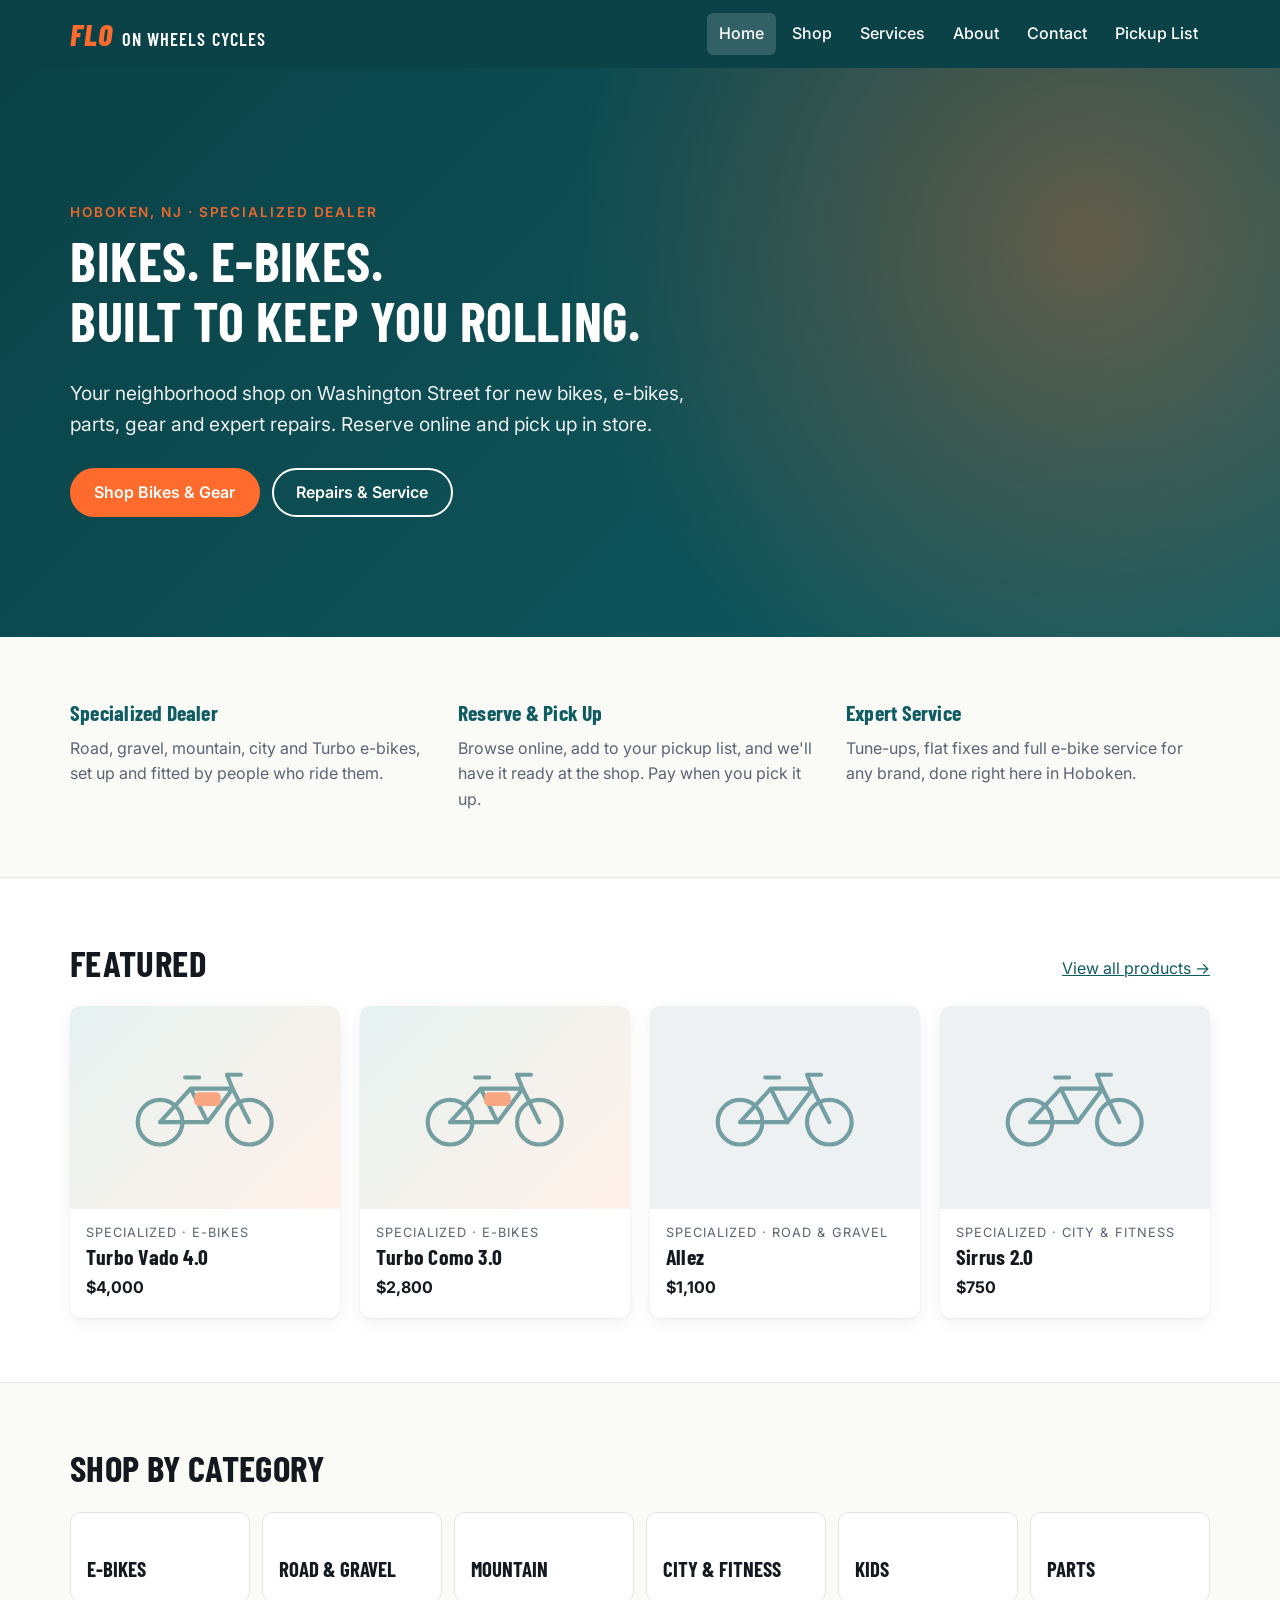
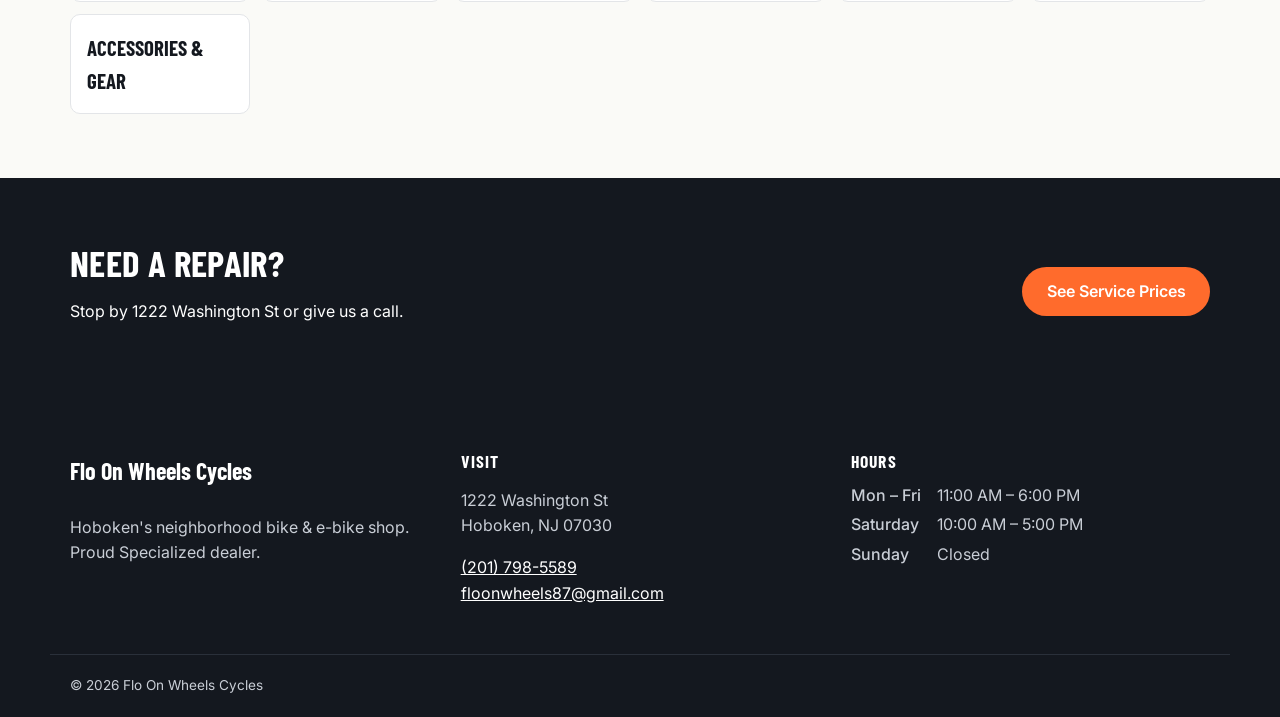
==== index.html @ aa394fa2 "Flo On Wheels demo site Co-Authored-By: Claude Opus 5.5 <noreply@anthropic.com>" ====
<!doctype html>
<html lang="en">
<head>
  <meta charset="utf-8">
  <meta name="viewport" content="width=device-width, initial-scale=1">
  <title>Flo On Wheels Cycles | Bikes, E-Bikes &amp; Repairs in Hoboken, NJ</title>
  <meta name="description" content="Hoboken's neighborhood bike and e-bike shop and Specialized dealer. Shop bikes, parts and gear, reserve online for in-store pickup, and get expert repairs.">
  <link rel="preconnect" href="https://fonts.googleapis.com">
  <link rel="preconnect" href="https://fonts.gstatic.com" crossorigin>
  <link href="https://fonts.googleapis.com/css2?family=Barlow+Condensed:ital,wght@0,600;0,700;0,800;1,800&family=Inter:wght@400;500;600;700&display=swap" rel="stylesheet">
  <link rel="stylesheet" href="css/styles.css">
</head>
<body data-page="home">
  <header id="site-header"></header>

  <main>
    <section class="hero">
      <div class="container">
        <p class="eyebrow">Hoboken, NJ · Specialized Dealer</p>
        <h1>Bikes. E-Bikes.<br>Built to keep you rolling.</h1>
        <p>Your neighborhood shop on Washington Street for new bikes, e-bikes, parts, gear and expert repairs.
           Reserve online and pick up in store.</p>
        <div class="hero-actions">
          <a class="btn btn-primary" href="shop.html">Shop Bikes &amp; Gear</a>
          <a class="btn btn-ghost" href="services.html">Repairs &amp; Service</a>
        </div>
      </div>
    </section>

    <section class="section">
      <div class="container props">
        <div class="prop">
          <h3>Specialized Dealer</h3>
          <p>Road, gravel, mountain, city and Turbo e-bikes, set up and fitted by people who ride them.</p>
        </div>
        <div class="prop">
          <h3>Reserve &amp; Pick Up</h3>
          <p>Browse online, add to your pickup list, and we'll have it ready at the shop. Pay when you pick it up.</p>
        </div>
        <div class="prop">
          <h3>Expert Service</h3>
          <p>Tune-ups, flat fixes and full e-bike service for any brand, done right here in Hoboken.</p>
        </div>
      </div>
    </section>

    <section class="section section-alt">
      <div class="container">
        <div class="section-head">
          <h2>Featured</h2>
          <a href="shop.html">View all products →</a>
        </div>
        <div class="grid" id="featured"></div>
      </div>
    </section>

    <section class="section">
      <div class="container">
        <div class="section-head"><h2>Shop by Category</h2></div>
        <div class="cat-grid" id="home-categories"></div>
      </div>
    </section>

    <section class="section cta-band">
      <div class="container">
        <div>
          <h2>Need a repair?</h2>
          <p>Stop by 1222 Washington St or give us a call.</p>
        </div>
        <a class="btn btn-primary" href="services.html">See Service Prices</a>
      </div>
    </section>
  </main>

  <footer id="site-footer"></footer>
  <script src="js/data.js"></script>
  <script src="js/main.js"></script>
</body>
</html>
---- css/styles.css ----
:root {
  --ink: #14181f;
  --muted: #5b6472;
  --bg: #fafaf7;
  --surface: #ffffff;
  --line: #e3e5e8;
  --brand: #0f5c63;       /* deep teal */
  --brand-dark: #0a4247;
  --accent: #ff6b2c;      /* signal orange */
  --radius: 10px;
  --shadow: 0 1px 2px rgba(20, 24, 31, 0.06), 0 4px 16px rgba(20, 24, 31, 0.06);
  --font-head: "Barlow Condensed", "Arial Narrow", Arial, sans-serif;
  --font-body: "Inter", system-ui, -apple-system, "Segoe UI", Roboto, sans-serif;
}

*, *::before, *::after { box-sizing: border-box; }
html { scroll-behavior: smooth; }
body {
  margin: 0;
  font-family: var(--font-body);
  font-size: 16px;
  line-height: 1.6;
  color: var(--ink);
  background: var(--bg);
}
img { max-width: 100%; display: block; }
a { color: var(--brand); }
h1, h2, h3 { font-family: var(--font-head); line-height: 1.1; letter-spacing: 0.01em; margin: 0 0 0.5em; }
h1 { font-size: clamp(2.2rem, 5vw, 3.4rem); text-transform: uppercase; }
h2 { font-size: clamp(1.7rem, 3.5vw, 2.3rem); text-transform: uppercase; }
h3 { font-size: 1.35rem; }
[hidden] { display: none !important; }
.sr-only { position: absolute; width: 1px; height: 1px; overflow: hidden; clip: rect(0 0 0 0); }

.container { width: 100%; max-width: 1180px; margin: 0 auto; padding-inline: 20px; }
.section { padding-block: 64px; }
.section-alt { background: var(--surface); border-block: 1px solid var(--line); }
.section-head { display: flex; justify-content: space-between; align-items: end; gap: 16px; flex-wrap: wrap; margin-bottom: 24px; }
.section-head h2 { margin: 0; }
.lede { font-size: 1.15rem; color: var(--muted); max-width: 60ch; }

/* Buttons */
.btn {
  display: inline-block;
  font: 600 1rem var(--font-body);
  padding: 0.8em 1.4em;
  border-radius: 999px;
  border: 2px solid transparent;
  cursor: pointer;
  text-decoration: none;
  transition: background 0.15s, color 0.15s, border-color 0.15s;
}
.btn-primary { background: var(--accent); color: #fff; }
.btn-primary:hover { background: #e85a1d; }
.btn-ghost { border-color: currentColor; color: inherit; background: transparent; }
.btn-ghost:hover { background: rgba(255, 255, 255, 0.12); }
.link-btn { background: none; border: 0; color: var(--brand); cursor: pointer; text-decoration: underline; font: inherit; padding: 0; }

/* Header */
#site-header {
  position: sticky;
  top: 0;
  z-index: 50;
  background: var(--brand-dark);
  color: #fff;
}
.header-inner { display: flex; align-items: center; justify-content: space-between; min-height: 68px; gap: 16px; }
.logo { display: flex; align-items: baseline; gap: 8px; color: #fff; text-decoration: none; font-family: var(--font-head); }
.logo-mark { font-size: 1.9rem; font-weight: 800; letter-spacing: 0.04em; color: var(--accent); font-style: italic; }
.logo-text { font-size: 1.15rem; font-weight: 600; text-transform: uppercase; letter-spacing: 0.06em; }
.main-nav { display: flex; gap: 4px; align-items: center; }
.main-nav a {
  color: #fff;
  text-decoration: none;
  padding: 8px 12px;
  border-radius: 6px;
  font-weight: 500;
}
.main-nav a:hover { background: rgba(255, 255, 255, 0.1); }
.main-nav a[aria-current="page"] { background: rgba(255, 255, 255, 0.16); }
.pickup-link { display: inline-flex; align-items: center; gap: 6px; }
.badge { background: var(--accent); color: #fff; border-radius: 999px; font-size: 0.75rem; font-weight: 700; padding: 1px 7px; }
.nav-toggle { display: none; background: none; border: 1px solid rgba(255,255,255,0.5); color: #fff; border-radius: 6px; padding: 6px 12px; font: inherit; cursor: pointer; }

@media (max-width: 820px) {
  .nav-toggle { display: block; }
  .main-nav { display: none; position: absolute; top: 68px; left: 0; right: 0; background: var(--brand-dark); flex-direction: column; align-items: stretch; padding: 8px 20px 16px; }
  .nav-open .main-nav { display: flex; }
}

/* Hero */
.hero {
  background:
    radial-gradient(circle at 85% 30%, rgba(255, 107, 44, 0.35), transparent 45%),
    linear-gradient(135deg, var(--brand-dark), var(--brand));
  color: #fff;
  padding-block: clamp(64px, 12vw, 120px);
}
.hero p { font-size: 1.2rem; max-width: 52ch; opacity: 0.92; }
.hero .eyebrow { text-transform: uppercase; letter-spacing: 0.14em; font-size: 0.85rem; font-weight: 600; color: var(--accent); margin-bottom: 8px; }
.hero-actions { display: flex; gap: 12px; flex-wrap: wrap; margin-top: 28px; }
.page-hero { background: var(--brand); color: #fff; padding-block: 48px; }
.page-hero p { opacity: 0.9; max-width: 60ch; margin: 0; }

/* Value props */
.props { display: grid; grid-template-columns: repeat(auto-fit, minmax(220px, 1fr)); gap: 24px; }
.prop h3 { color: var(--brand); }
.prop p { color: var(--muted); margin: 0; }

/* Category tiles */
.cat-grid { display: grid; grid-template-columns: repeat(auto-fill, minmax(160px, 1fr)); gap: 12px; }
.cat-tile {
  display: flex; align-items: end;
  min-height: 90px; padding: 16px;
  background: var(--surface); border: 1px solid var(--line); border-radius: var(--radius);
  font-family: var(--font-head); font-size: 1.3rem; font-weight: 700; text-transform: uppercase;
  color: var(--ink); text-decoration: none;
  transition: border-color 0.15s, transform 0.15s;
}
.cat-tile:hover { border-color: var(--accent); transform: translateY(-2px); }

/* Product grid + cards */
.grid { display: grid; grid-template-columns: repeat(auto-fill, minmax(230px, 1fr)); gap: 20px; }
.card { background: var(--surface); border-radius: var(--radius); box-shadow: var(--shadow); overflow: hidden; transition: transform 0.15s; }
.card:hover { transform: translateY(-3px); }
.card-link { color: inherit; text-decoration: none; display: block; }
.card-img { aspect-ratio: 4 / 3; background: #eef1f2; }
.card-img img { width: 100%; height: 100%; object-fit: cover; }
.card-body { padding: 14px 16px 18px; }
.card-body h3 { margin: 2px 0 6px; }
.card-brand { font-size: 0.8rem; text-transform: uppercase; letter-spacing: 0.08em; color: var(--muted); margin: 0; }
.card-price { font-weight: 700; margin: 0; }
.tag { font-size: 0.72rem; font-weight: 600; background: #fff1e9; color: #b3420f; padding: 2px 8px; border-radius: 999px; margin-left: 6px; }

.ph { width: 100%; height: 100%; display: grid; place-items: center; }
.ph-art { width: 62%; fill: none; stroke: var(--brand); stroke-width: 3; stroke-linecap: round; stroke-linejoin: round; opacity: 0.55; }
.ph-art .batt { fill: var(--accent); stroke: var(--accent); }
.ph-ebikes { background: linear-gradient(135deg, #e6f2f1, #fff1e9); }
.ph-parts, .ph-accessories { background: #f0f0ec; }

/* Shop toolbar */
.toolbar { display: flex; flex-wrap: wrap; gap: 12px; align-items: center; justify-content: space-between; margin-bottom: 24px; }
.chips { display: flex; flex-wrap: wrap; gap: 8px; }
.chips button {
  font: 500 0.92rem var(--font-body);
  padding: 6px 14px; border-radius: 999px;
  border: 1px solid var(--line); background: var(--surface); cursor: pointer;
}
.chips button[aria-pressed="true"] { background: var(--ink); color: #fff; border-color: var(--ink); }
.toolbar-right { display: flex; gap: 8px; flex-wrap: wrap; align-items: center; }
input, select, textarea {
  font: inherit; padding: 9px 12px;
  border: 1px solid #cfd3d8; border-radius: 8px; background: #fff; color: var(--ink);
}
input:focus, select:focus, textarea:focus, button:focus-visible, a:focus-visible { outline: 3px solid rgba(255, 107, 44, 0.45); outline-offset: 1px; }
#result-count { color: var(--muted); font-size: 0.9rem; }
.empty { color: var(--muted); padding: 32px 0; }

/* Product page */
.crumbs { font-size: 0.9rem; color: var(--muted); }
.product-layout { display: grid; grid-template-columns: 1.1fr 1fr; gap: 40px; align-items: start; }
.product-img { aspect-ratio: 4 / 3; border-radius: var(--radius); overflow: hidden; background: #eef1f2; }
.product-img img { width: 100%; height: 100%; object-fit: cover; }
.product-price { font-size: 1.8rem; font-weight: 700; margin: 0 0 4px; }
.stock { font-weight: 600; margin-top: 0; }
.stock.in { color: #1f7a3a; }
.stock.out { color: #b3420f; }
.add-form { display: flex; flex-direction: column; gap: 12px; align-items: flex-start; margin: 24px 0; }
.add-form label { display: flex; flex-direction: column; gap: 4px; font-weight: 600; }
.form-note { margin: 0; min-height: 1.6em; }
.fine { font-size: 0.9rem; color: var(--muted); }
@media (max-width: 820px) { .product-layout { grid-template-columns: 1fr; gap: 24px; } }

/* Pickup list */
.pickup-table { width: 100%; border-collapse: collapse; background: var(--surface); border-radius: var(--radius); overflow: hidden; box-shadow: var(--shadow); }
.pickup-table th, .pickup-table td { padding: 12px 14px; text-align: left; border-bottom: 1px solid var(--line); vertical-align: top; }
.pickup-table thead th { font-size: 0.8rem; text-transform: uppercase; letter-spacing: 0.06em; color: var(--muted); }
.pickup-table input { width: 70px; }
.pickup-table tfoot th, .pickup-table tfoot td { font-weight: 700; border-bottom: 0; }
.table-wrap { overflow-x: auto; }

/* Forms */
.form-grid { display: grid; grid-template-columns: 1fr 1fr; gap: 16px; }
.form-grid label { display: flex; flex-direction: column; gap: 4px; font-weight: 600; font-size: 0.95rem; }
.form-grid .full { grid-column: 1 / -1; }
@media (max-width: 640px) { .form-grid { grid-template-columns: 1fr; } }
.panel { background: var(--surface); border-radius: var(--radius); box-shadow: var(--shadow); padding: 28px; }

/* Services */
.service-group { margin-bottom: 40px; }
.service-group ul { list-style: none; padding: 0; margin: 0; background: var(--surface); border-radius: var(--radius); box-shadow: var(--shadow); }
.service-group li { display: flex; justify-content: space-between; gap: 20px; padding: 16px 20px; border-bottom: 1px solid var(--line); }
.service-group li:last-child { border-bottom: 0; }
.service-group li p { margin: 2px 0 0; color: var(--muted); font-size: 0.95rem; }
.svc-price { font-weight: 700; white-space: nowrap; color: var(--brand); }
.callout { background: #fff1e9; border-left: 4px solid var(--accent); padding: 16px 20px; border-radius: 0 var(--radius) var(--radius) 0; }

/* About */
.two-col { display: grid; grid-template-columns: 1fr 1fr; gap: 48px; align-items: start; }
@media (max-width: 820px) { .two-col { grid-template-columns: 1fr; gap: 32px; } }
.timeline { list-style: none; padding: 0; margin: 0; border-left: 3px solid var(--accent); }
.timeline li { padding: 0 0 20px 20px; position: relative; }
.timeline li::before { content: ""; position: absolute; left: -8px; top: 6px; width: 13px; height: 13px; border-radius: 50%; background: var(--accent); }
.timeline strong { font-family: var(--font-head); font-size: 1.2rem; display: block; }
.team-grid { display: grid; grid-template-columns: repeat(auto-fill, minmax(240px, 1fr)); gap: 20px; }
.team-card { background: var(--surface); border-radius: var(--radius); box-shadow: var(--shadow); padding: 24px; }
.avatar { width: 64px; height: 64px; border-radius: 50%; background: var(--brand); color: #fff; display: grid; place-items: center; font: 700 1.8rem var(--font-head); margin-bottom: 12px; object-fit: cover; }
.role { color: var(--accent); font-weight: 600; margin-top: -6px; }

/* Contact */
.contact-grid { display: grid; grid-template-columns: 1fr 1.3fr; gap: 32px; align-items: start; }
@media (max-width: 820px) { .contact-grid { grid-template-columns: 1fr; } }
.contact-block { margin-bottom: 24px; }
.contact-block h3 { margin-bottom: 4px; }
.contact-block p { margin: 0; }
.map { width: 100%; aspect-ratio: 16 / 9; border: 0; border-radius: var(--radius); margin-top: 32px; }
.hours { border-collapse: collapse; }
.hours th { text-align: left; font-weight: 500; padding: 2px 16px 2px 0; }
.hours td { padding: 2px 0; }

/* CTA band */
.cta-band { background: var(--ink); color: #fff; }
.cta-band .container { display: flex; justify-content: space-between; align-items: center; gap: 24px; flex-wrap: wrap; }
.cta-band h2 { margin: 0; }

/* Footer */
#site-footer { background: var(--ink); color: #c9ced6; padding-top: 48px; }
#site-footer a { color: #fff; }
#site-footer h3 { color: #fff; font-size: 1.1rem; text-transform: uppercase; letter-spacing: 0.06em; }
.footer-grid { display: grid; grid-template-columns: repeat(auto-fit, minmax(220px, 1fr)); gap: 32px; }
.footer-brand { font-family: var(--font-head); font-size: 1.5rem; color: #fff; font-weight: 700; margin-top: 0; }
.copyright { border-top: 1px solid #2a303a; margin-top: 32px; padding-block: 20px; font-size: 0.85rem; }
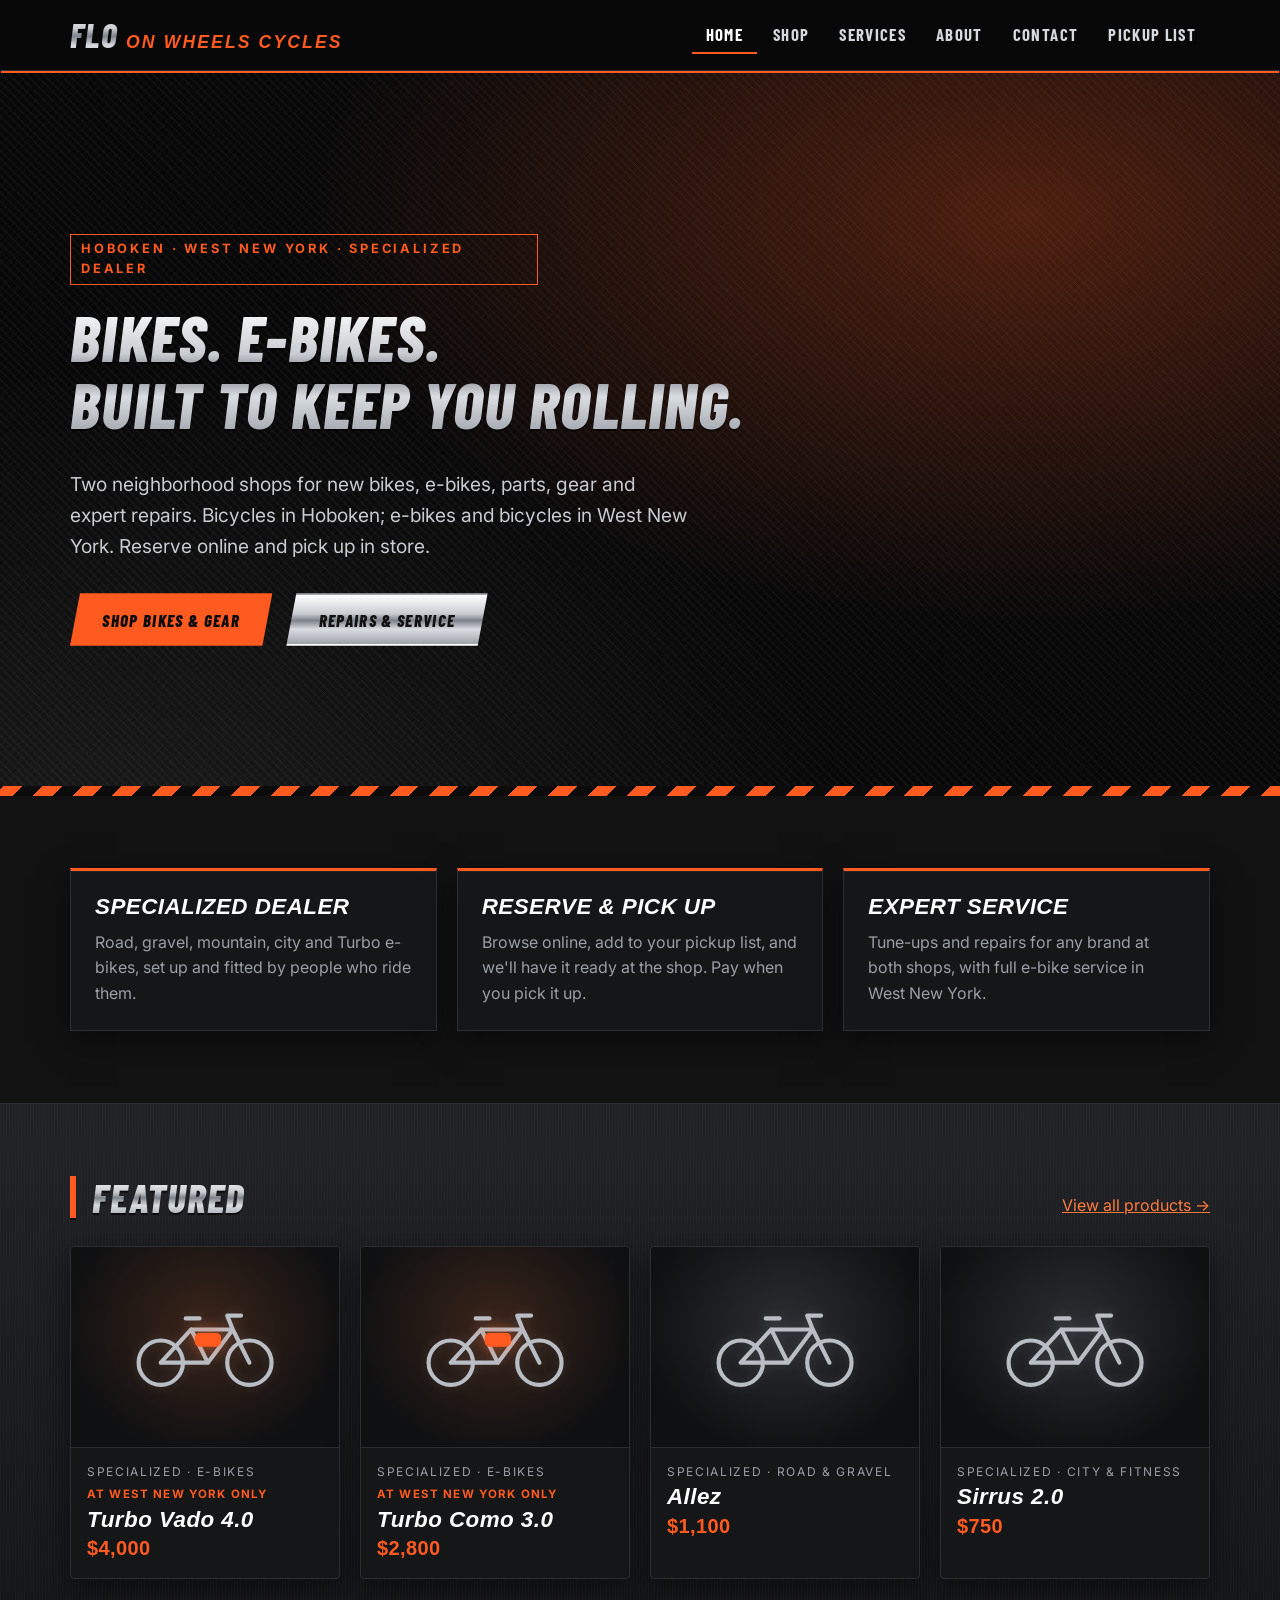
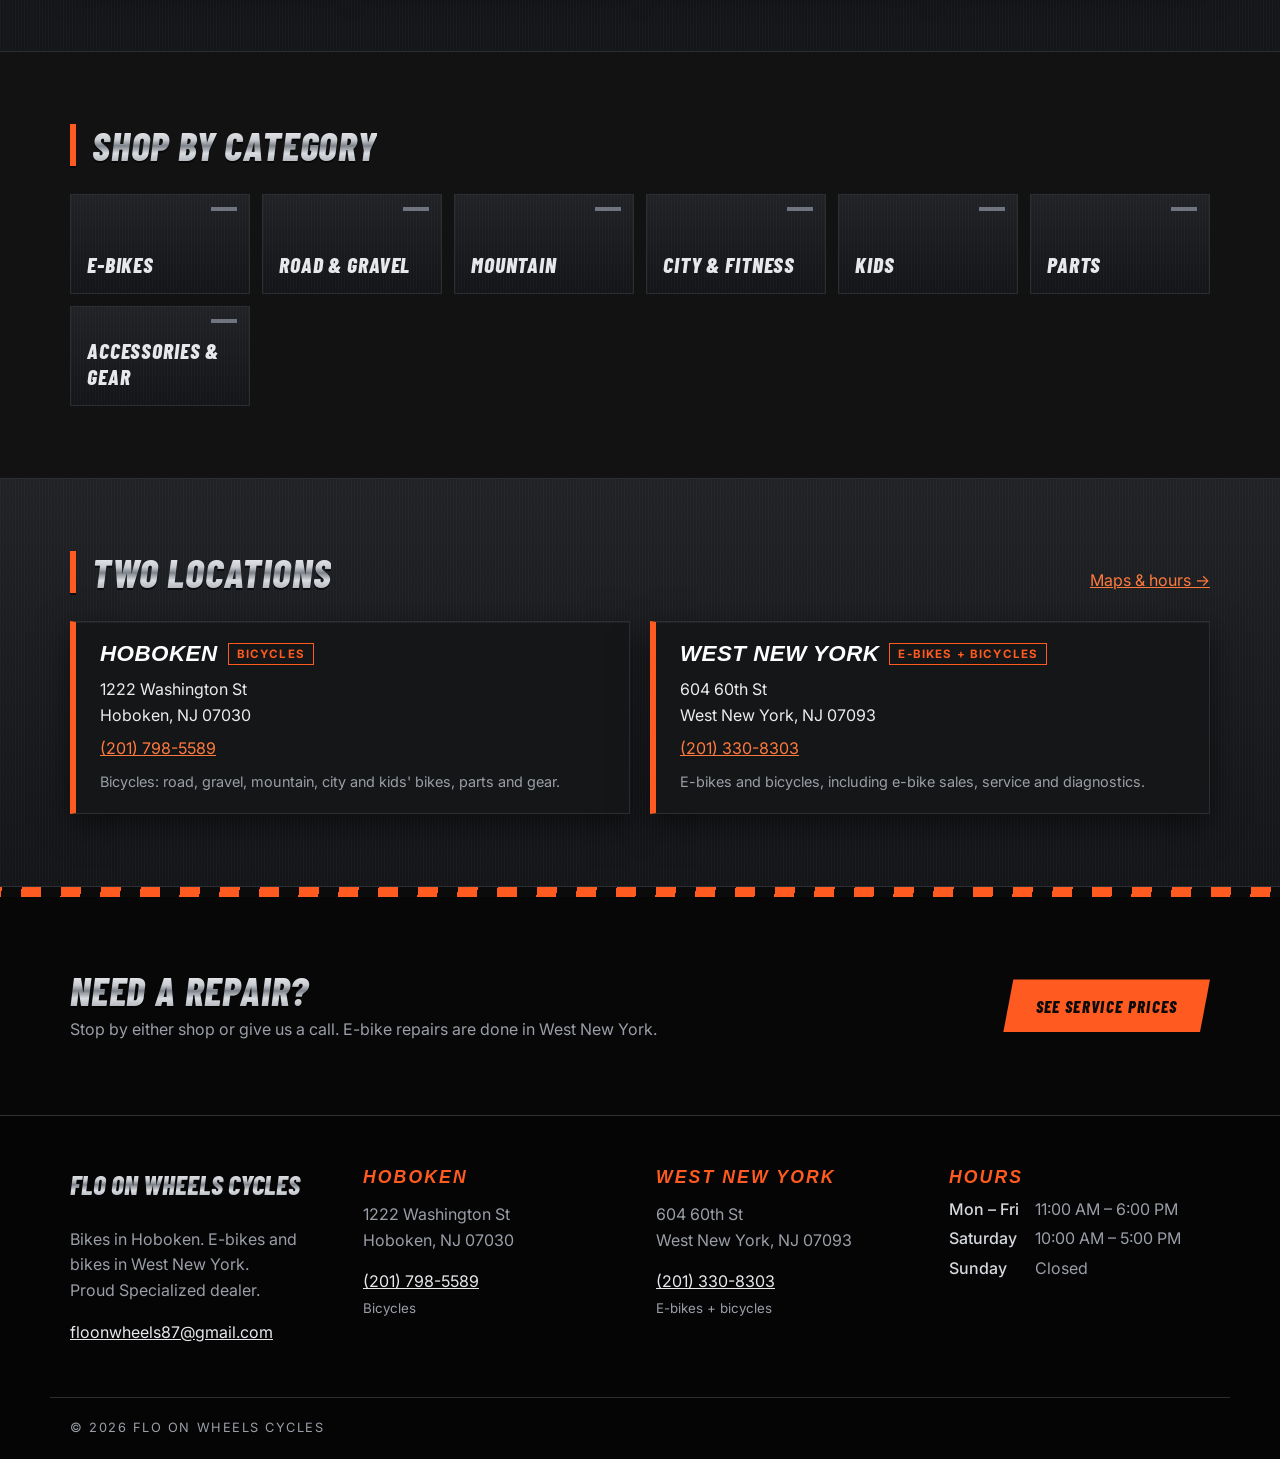
==== commit dc797345: "Dark metal theme and West New York location Co-Authored-By: Claude Opus 5.5 <noreply@anthropic.com>" ====
--- a/index.html
+++ b/index.html
@@ -3,8 +3,8 @@
 <head>
   <meta charset="utf-8">
   <meta name="viewport" content="width=device-width, initial-scale=1">
-  <title>Flo On Wheels Cycles | Bikes, E-Bikes &amp; Repairs in Hoboken, NJ</title>
-  <meta name="description" content="Hoboken's neighborhood bike and e-bike shop and Specialized dealer. Shop bikes, parts and gear, reserve online for in-store pickup, and get expert repairs.">
+  <title>Flo On Wheels Cycles | Bikes, E-Bikes &amp; Repairs in Hoboken &amp; West New York, NJ</title>
+  <meta name="description" content="Bike shop in Hoboken and bike &amp; e-bike shop in West New York, NJ. Specialized dealer. Shop bikes, parts and gear, reserve online for in-store pickup, and get expert repairs.">
   <link rel="preconnect" href="https://fonts.googleapis.com">
   <link rel="preconnect" href="https://fonts.gstatic.com" crossorigin>
   <link href="https://fonts.googleapis.com/css2?family=Barlow+Condensed:ital,wght@0,600;0,700;0,800;1,800&family=Inter:wght@400;500;600;700&display=swap" rel="stylesheet">
@@ -16,9 +16,9 @@
   <main>
     <section class="hero">
       <div class="container">
-        <p class="eyebrow">Hoboken, NJ · Specialized Dealer</p>
+        <p class="eyebrow">Hoboken · West New York · Specialized Dealer</p>
         <h1>Bikes. E-Bikes.<br>Built to keep you rolling.</h1>
-        <p>Your neighborhood shop on Washington Street for new bikes, e-bikes, parts, gear and expert repairs.
+        <p>Two neighborhood shops for new bikes, e-bikes, parts, gear and expert repairs. Bicycles in Hoboken; e-bikes and bicycles in West New York.
            Reserve online and pick up in store.</p>
         <div class="hero-actions">
           <a class="btn btn-primary" href="shop.html">Shop Bikes &amp; Gear</a>
@@ -39,7 +39,7 @@
         </div>
         <div class="prop">
           <h3>Expert Service</h3>
-          <p>Tune-ups, flat fixes and full e-bike service for any brand, done right here in Hoboken.</p>
+          <p>Tune-ups and repairs for any brand at both shops, with full e-bike service in West New York.</p>
         </div>
       </div>
     </section>
@@ -61,11 +61,18 @@
       </div>
     </section>
 
+    <section class="section section-alt">
+      <div class="container">
+        <div class="section-head"><h2>Two Locations</h2><a href="contact.html">Maps &amp; hours →</a></div>
+        <div class="locations" id="home-locations"></div>
+      </div>
+    </section>
+
     <section class="section cta-band">
       <div class="container">
         <div>
           <h2>Need a repair?</h2>
-          <p>Stop by 1222 Washington St or give us a call.</p>
+          <p>Stop by either shop or give us a call. E-bike repairs are done in West New York.</p>
         </div>
         <a class="btn btn-primary" href="services.html">See Service Prices</a>
       </div>
--- a/css/styles.css
+++ b/css/styles.css
@@ -1,14 +1,23 @@
+/* Theme: black steel + chrome, with a hot orange accent */
 :root {
-  --ink: #14181f;
-  --muted: #5b6472;
-  --bg: #fafaf7;
-  --surface: #ffffff;
-  --line: #e3e5e8;
-  --brand: #0f5c63;       /* deep teal */
-  --brand-dark: #0a4247;
-  --accent: #ff6b2c;      /* signal orange */
-  --radius: 10px;
-  --shadow: 0 1px 2px rgba(20, 24, 31, 0.06), 0 4px 16px rgba(20, 24, 31, 0.06);
+  color-scheme: dark;
+  --ink: #ececec;
+  --muted: #9a9ea6;
+  --bg: #0b0b0c;
+  --surface: #151618;
+  --surface-2: #1d1f22;
+  --line: #2b2e33;
+  --steel: #6f757e;
+  --chrome: linear-gradient(180deg, #ffffff 0%, #c9ccd1 38%, #7d828a 52%, #d9dce0 70%, #9ea3aa 100%);
+  --brushed: repeating-linear-gradient(90deg, rgba(255,255,255,0.025) 0 1px, transparent 1px 3px),
+             linear-gradient(180deg, #202226, #141518);
+  --carbon: repeating-linear-gradient(45deg, rgba(255,255,255,0.03) 0 2px, transparent 2px 6px),
+            repeating-linear-gradient(-45deg, rgba(0,0,0,0.35) 0 2px, transparent 2px 6px);
+  --hazard: repeating-linear-gradient(-45deg, var(--accent) 0 14px, #0b0b0c 14px 28px);
+  --accent: #ff5a1f;       /* exhaust orange */
+  --accent-hot: #ff7a3d;
+  --radius: 4px;
+  --shadow: 0 1px 0 rgba(255,255,255,0.05) inset, 0 10px 30px rgba(0,0,0,0.5);
   --font-head: "Barlow Condensed", "Arial Narrow", Arial, sans-serif;
   --font-body: "Inter", system-ui, -apple-system, "Segoe UI", Roboto, sans-serif;
 }
@@ -21,150 +30,208 @@
   font-size: 16px;
   line-height: 1.6;
   color: var(--ink);
-  background: var(--bg);
+  background: var(--bg) var(--carbon);
 }
 img { max-width: 100%; display: block; }
-a { color: var(--brand); }
-h1, h2, h3 { font-family: var(--font-head); line-height: 1.1; letter-spacing: 0.01em; margin: 0 0 0.5em; }
-h1 { font-size: clamp(2.2rem, 5vw, 3.4rem); text-transform: uppercase; }
-h2 { font-size: clamp(1.7rem, 3.5vw, 2.3rem); text-transform: uppercase; }
-h3 { font-size: 1.35rem; }
+a { color: var(--accent-hot); }
+a:hover { color: #fff; }
+h1, h2, h3 { font-family: var(--font-head); line-height: 1.05; letter-spacing: 0.02em; margin: 0 0 0.5em; font-style: italic; }
+h1 { font-size: clamp(2.4rem, 6vw, 4rem); text-transform: uppercase; font-weight: 800; }
+h2 { font-size: clamp(1.8rem, 3.8vw, 2.5rem); text-transform: uppercase; font-weight: 800; }
+h3 { font-size: 1.4rem; font-weight: 700; }
 [hidden] { display: none !important; }
 .sr-only { position: absolute; width: 1px; height: 1px; overflow: hidden; clip: rect(0 0 0 0); }
+::selection { background: var(--accent); color: #000; }
+
+/* Chrome text for big headings */
+.hero h1, .page-hero h1, .section-head h2, .cta-band h2 {
+  background: var(--chrome);
+  -webkit-background-clip: text;
+  background-clip: text;
+  color: transparent;
+  filter: drop-shadow(0 2px 0 rgba(0, 0, 0, 0.6));
+}
 
 .container { width: 100%; max-width: 1180px; margin: 0 auto; padding-inline: 20px; }
-.section { padding-block: 64px; }
-.section-alt { background: var(--surface); border-block: 1px solid var(--line); }
-.section-head { display: flex; justify-content: space-between; align-items: end; gap: 16px; flex-wrap: wrap; margin-bottom: 24px; }
-.section-head h2 { margin: 0; }
-.lede { font-size: 1.15rem; color: var(--muted); max-width: 60ch; }
+.section { padding-block: 72px; }
+.section-alt { background: var(--brushed); border-block: 1px solid var(--line); }
+.section-head { display: flex; justify-content: space-between; align-items: end; gap: 16px; flex-wrap: wrap; margin-bottom: 28px; }
+.section-head h2 { margin: 0; padding-left: 16px; border-left: 6px solid var(--accent); }
+.lede { font-size: 1.15rem; color: #c8cbd0; max-width: 60ch; }
 
 /* Buttons */
 .btn {
   display: inline-block;
-  font: 600 1rem var(--font-body);
-  padding: 0.8em 1.4em;
-  border-radius: 999px;
+  font: 800 1.05rem var(--font-head);
+  text-transform: uppercase;
+  letter-spacing: 0.08em;
+  font-style: italic;
+  padding: 0.85em 1.8em;
   border: 2px solid transparent;
   cursor: pointer;
   text-decoration: none;
-  transition: background 0.15s, color 0.15s, border-color 0.15s;
-}
-.btn-primary { background: var(--accent); color: #fff; }
-.btn-primary:hover { background: #e85a1d; }
-.btn-ghost { border-color: currentColor; color: inherit; background: transparent; }
-.btn-ghost:hover { background: rgba(255, 255, 255, 0.12); }
-.link-btn { background: none; border: 0; color: var(--brand); cursor: pointer; text-decoration: underline; font: inherit; padding: 0; }
+  clip-path: polygon(10px 0, 100% 0, calc(100% - 10px) 100%, 0 100%);
+  transition: background 0.15s, color 0.15s, transform 0.15s;
+}
+.btn:hover { transform: translateY(-1px); }
+.btn-primary { background: var(--accent); color: #0b0b0c; }
+.btn-primary:hover { background: var(--accent-hot); color: #0b0b0c; }
+.btn-ghost { background: var(--chrome); color: #111; }
+.btn-ghost:hover { color: #000; filter: brightness(1.1); }
+.link-btn { background: none; border: 0; color: var(--accent-hot); cursor: pointer; text-decoration: underline; font: inherit; padding: 0; }
 
 /* Header */
 #site-header {
   position: sticky;
   top: 0;
   z-index: 50;
-  background: var(--brand-dark);
-  color: #fff;
-}
-.header-inner { display: flex; align-items: center; justify-content: space-between; min-height: 68px; gap: 16px; }
-.logo { display: flex; align-items: baseline; gap: 8px; color: #fff; text-decoration: none; font-family: var(--font-head); }
-.logo-mark { font-size: 1.9rem; font-weight: 800; letter-spacing: 0.04em; color: var(--accent); font-style: italic; }
-.logo-text { font-size: 1.15rem; font-weight: 600; text-transform: uppercase; letter-spacing: 0.06em; }
-.main-nav { display: flex; gap: 4px; align-items: center; }
+  background: rgba(8, 8, 9, 0.92);
+  backdrop-filter: blur(8px);
+  border-bottom: 1px solid var(--line);
+  box-shadow: 0 3px 0 -1px var(--accent);
+}
+.header-inner { display: flex; align-items: center; justify-content: space-between; min-height: 70px; gap: 16px; }
+.logo { display: flex; align-items: baseline; gap: 8px; color: #fff; text-decoration: none; font-family: var(--font-head); font-style: italic; }
+.logo-mark {
+  font-size: 2.1rem; font-weight: 800; letter-spacing: 0.04em;
+  background: var(--chrome); -webkit-background-clip: text; background-clip: text; color: transparent;
+}
+.logo-text { font-size: 1.1rem; font-weight: 700; text-transform: uppercase; letter-spacing: 0.12em; color: var(--accent); }
+.main-nav { display: flex; gap: 2px; align-items: center; }
 .main-nav a {
-  color: #fff;
+  color: #d5d8dc;
   text-decoration: none;
-  padding: 8px 12px;
-  border-radius: 6px;
-  font-weight: 500;
-}
-.main-nav a:hover { background: rgba(255, 255, 255, 0.1); }
-.main-nav a[aria-current="page"] { background: rgba(255, 255, 255, 0.16); }
+  padding: 8px 14px;
+  font: 700 1.05rem var(--font-head);
+  text-transform: uppercase;
+  letter-spacing: 0.08em;
+  border-bottom: 2px solid transparent;
+}
+.main-nav a:hover { color: #fff; border-bottom-color: var(--steel); }
+.main-nav a[aria-current="page"] { color: #fff; border-bottom-color: var(--accent); }
 .pickup-link { display: inline-flex; align-items: center; gap: 6px; }
-.badge { background: var(--accent); color: #fff; border-radius: 999px; font-size: 0.75rem; font-weight: 700; padding: 1px 7px; }
-.nav-toggle { display: none; background: none; border: 1px solid rgba(255,255,255,0.5); color: #fff; border-radius: 6px; padding: 6px 12px; font: inherit; cursor: pointer; }
+.badge { background: var(--accent); color: #000; font-size: 0.75rem; font-weight: 800; padding: 1px 7px; font-family: var(--font-body); }
+.nav-toggle { display: none; background: none; border: 1px solid var(--steel); color: #fff; padding: 6px 12px; font: 700 1rem var(--font-head); text-transform: uppercase; letter-spacing: 0.08em; cursor: pointer; }
 
 @media (max-width: 820px) {
   .nav-toggle { display: block; }
-  .main-nav { display: none; position: absolute; top: 68px; left: 0; right: 0; background: var(--brand-dark); flex-direction: column; align-items: stretch; padding: 8px 20px 16px; }
+  .main-nav { display: none; position: absolute; top: 70px; left: 0; right: 0; background: #0b0b0c; border-bottom: 3px solid var(--accent); flex-direction: column; align-items: stretch; padding: 8px 20px 16px; }
   .nav-open .main-nav { display: flex; }
 }
 
 /* Hero */
 .hero {
+  position: relative;
   background:
-    radial-gradient(circle at 85% 30%, rgba(255, 107, 44, 0.35), transparent 45%),
-    linear-gradient(135deg, var(--brand-dark), var(--brand));
+    radial-gradient(ellipse at 80% 20%, rgba(255, 90, 31, 0.28), transparent 50%),
+    radial-gradient(ellipse at 10% 110%, rgba(255, 255, 255, 0.08), transparent 45%),
+    var(--carbon),
+    #09090a;
   color: #fff;
-  padding-block: clamp(64px, 12vw, 120px);
-}
-.hero p { font-size: 1.2rem; max-width: 52ch; opacity: 0.92; }
-.hero .eyebrow { text-transform: uppercase; letter-spacing: 0.14em; font-size: 0.85rem; font-weight: 600; color: var(--accent); margin-bottom: 8px; }
-.hero-actions { display: flex; gap: 12px; flex-wrap: wrap; margin-top: 28px; }
-.page-hero { background: var(--brand); color: #fff; padding-block: 48px; }
-.page-hero p { opacity: 0.9; max-width: 60ch; margin: 0; }
+  padding-block: clamp(80px, 13vw, 150px);
+  overflow: hidden;
+}
+.hero::after, .page-hero::after {
+  content: "";
+  position: absolute; left: 0; right: 0; bottom: 0;
+  height: 10px;
+  background: var(--hazard);
+}
+.hero p { font-size: 1.2rem; max-width: 52ch; color: #c8cbd0; }
+.hero .eyebrow {
+  display: inline-block;
+  text-transform: uppercase; letter-spacing: 0.22em; font-size: 0.8rem; font-weight: 700;
+  color: var(--accent); border: 1px solid var(--accent); padding: 4px 10px; margin-bottom: 18px;
+}
+.hero-actions { display: flex; gap: 14px; flex-wrap: wrap; margin-top: 32px; }
+.page-hero {
+  position: relative;
+  background: radial-gradient(ellipse at 85% 0%, rgba(255, 90, 31, 0.22), transparent 55%), var(--brushed);
+  color: #fff;
+  padding-block: 56px 66px;
+  border-bottom: 1px solid var(--line);
+}
+.page-hero p { color: #b9bdc3; max-width: 60ch; margin: 0; }
 
 /* Value props */
-.props { display: grid; grid-template-columns: repeat(auto-fit, minmax(220px, 1fr)); gap: 24px; }
-.prop h3 { color: var(--brand); }
+.props { display: grid; grid-template-columns: repeat(auto-fit, minmax(220px, 1fr)); gap: 20px; }
+.prop { background: var(--surface); border: 1px solid var(--line); border-top: 3px solid var(--accent); padding: 24px; box-shadow: var(--shadow); }
+.prop h3 { color: #fff; text-transform: uppercase; }
 .prop p { color: var(--muted); margin: 0; }
 
 /* Category tiles */
-.cat-grid { display: grid; grid-template-columns: repeat(auto-fill, minmax(160px, 1fr)); gap: 12px; }
+.cat-grid { display: grid; grid-template-columns: repeat(auto-fill, minmax(165px, 1fr)); gap: 12px; }
 .cat-tile {
+  position: relative;
   display: flex; align-items: end;
-  min-height: 90px; padding: 16px;
-  background: var(--surface); border: 1px solid var(--line); border-radius: var(--radius);
-  font-family: var(--font-head); font-size: 1.3rem; font-weight: 700; text-transform: uppercase;
-  color: var(--ink); text-decoration: none;
-  transition: border-color 0.15s, transform 0.15s;
-}
-.cat-tile:hover { border-color: var(--accent); transform: translateY(-2px); }
+  min-height: 100px; padding: 16px;
+  background: var(--brushed); border: 1px solid var(--line);
+  font: italic 800 1.35rem var(--font-head); text-transform: uppercase; letter-spacing: 0.04em;
+  color: #e6e8eb; text-decoration: none;
+  transition: border-color 0.15s, transform 0.15s, color 0.15s;
+}
+.cat-tile::before {
+  content: ""; position: absolute; top: 12px; right: 12px; width: 26px; height: 4px; background: var(--steel);
+  transition: background 0.15s, width 0.15s;
+}
+.cat-tile:hover { border-color: var(--accent); color: #fff; transform: translateY(-2px); }
+.cat-tile:hover::before { background: var(--accent); width: 40px; }
 
 /* Product grid + cards */
 .grid { display: grid; grid-template-columns: repeat(auto-fill, minmax(230px, 1fr)); gap: 20px; }
-.card { background: var(--surface); border-radius: var(--radius); box-shadow: var(--shadow); overflow: hidden; transition: transform 0.15s; }
-.card:hover { transform: translateY(-3px); }
+.card {
+  background: var(--surface); border: 1px solid var(--line); border-radius: var(--radius);
+  box-shadow: var(--shadow); overflow: hidden; transition: transform 0.15s, border-color 0.15s;
+}
+.card:hover { transform: translateY(-3px); border-color: var(--accent); }
 .card-link { color: inherit; text-decoration: none; display: block; }
-.card-img { aspect-ratio: 4 / 3; background: #eef1f2; }
+.card-link:hover { color: inherit; }
+.card-img { aspect-ratio: 4 / 3; background: #101113; border-bottom: 1px solid var(--line); }
 .card-img img { width: 100%; height: 100%; object-fit: cover; }
 .card-body { padding: 14px 16px 18px; }
-.card-body h3 { margin: 2px 0 6px; }
-.card-brand { font-size: 0.8rem; text-transform: uppercase; letter-spacing: 0.08em; color: var(--muted); margin: 0; }
-.card-price { font-weight: 700; margin: 0; }
-.tag { font-size: 0.72rem; font-weight: 600; background: #fff1e9; color: #b3420f; padding: 2px 8px; border-radius: 999px; margin-left: 6px; }
-
-.ph { width: 100%; height: 100%; display: grid; place-items: center; }
-.ph-art { width: 62%; fill: none; stroke: var(--brand); stroke-width: 3; stroke-linecap: round; stroke-linejoin: round; opacity: 0.55; }
-.ph-art .batt { fill: var(--accent); stroke: var(--accent); }
-.ph-ebikes { background: linear-gradient(135deg, #e6f2f1, #fff1e9); }
-.ph-parts, .ph-accessories { background: #f0f0ec; }
+.card-body h3 { margin: 4px 0 6px; color: #fff; }
+.card-brand { font-size: 0.75rem; text-transform: uppercase; letter-spacing: 0.14em; color: var(--muted); margin: 0; }
+.card-price { font: 800 1.25rem var(--font-head); color: var(--accent); margin: 0; letter-spacing: 0.02em; }
+.tag { font: 700 0.7rem var(--font-body); text-transform: uppercase; letter-spacing: 0.08em; background: transparent; color: var(--muted); border: 1px solid var(--steel); padding: 2px 6px; margin-left: 6px; vertical-align: middle; }
+
+.ph {
+  width: 100%; height: 100%; display: grid; place-items: center;
+  background: radial-gradient(ellipse at 50% 40%, #2a2d31, #0f1012 75%);
+}
+.ph-art { width: 62%; fill: none; stroke: #b9bec5; stroke-width: 3; stroke-linecap: round; stroke-linejoin: round; filter: drop-shadow(0 0 6px rgba(255,255,255,0.12)); }
+.ph-art .batt { fill: var(--accent); stroke: var(--accent); filter: drop-shadow(0 0 6px rgba(255,90,31,0.7)); }
+.ph-ebikes { background: radial-gradient(ellipse at 50% 40%, #3a2419, #0f1012 75%); }
 
 /* Shop toolbar */
-.toolbar { display: flex; flex-wrap: wrap; gap: 12px; align-items: center; justify-content: space-between; margin-bottom: 24px; }
+.toolbar { display: flex; flex-wrap: wrap; gap: 12px; align-items: center; justify-content: space-between; margin-bottom: 28px; }
 .chips { display: flex; flex-wrap: wrap; gap: 8px; }
 .chips button {
-  font: 500 0.92rem var(--font-body);
-  padding: 6px 14px; border-radius: 999px;
-  border: 1px solid var(--line); background: var(--surface); cursor: pointer;
-}
-.chips button[aria-pressed="true"] { background: var(--ink); color: #fff; border-color: var(--ink); }
+  font: 700 0.95rem var(--font-head); text-transform: uppercase; letter-spacing: 0.08em;
+  padding: 7px 14px;
+  border: 1px solid var(--line); background: var(--surface); color: #cfd2d6; cursor: pointer;
+}
+.chips button:hover { border-color: var(--steel); color: #fff; }
+.chips button[aria-pressed="true"] { background: var(--accent); color: #000; border-color: var(--accent); }
 .toolbar-right { display: flex; gap: 8px; flex-wrap: wrap; align-items: center; }
 input, select, textarea {
-  font: inherit; padding: 9px 12px;
-  border: 1px solid #cfd3d8; border-radius: 8px; background: #fff; color: var(--ink);
-}
-input:focus, select:focus, textarea:focus, button:focus-visible, a:focus-visible { outline: 3px solid rgba(255, 107, 44, 0.45); outline-offset: 1px; }
+  font: inherit; padding: 10px 12px;
+  border: 1px solid #34373d; border-radius: var(--radius); background: #0f1012; color: var(--ink);
+}
+input::placeholder, textarea::placeholder { color: #6b7078; }
+input:focus, select:focus, textarea:focus, button:focus-visible, a:focus-visible { outline: 2px solid var(--accent); outline-offset: 1px; }
 #result-count { color: var(--muted); font-size: 0.9rem; }
 .empty { color: var(--muted); padding: 32px 0; }
 
 /* Product page */
-.crumbs { font-size: 0.9rem; color: var(--muted); }
+.crumbs { font-size: 0.85rem; color: var(--muted); text-transform: uppercase; letter-spacing: 0.1em; }
+.crumbs a { color: var(--muted); }
 .product-layout { display: grid; grid-template-columns: 1.1fr 1fr; gap: 40px; align-items: start; }
-.product-img { aspect-ratio: 4 / 3; border-radius: var(--radius); overflow: hidden; background: #eef1f2; }
+.product-img { aspect-ratio: 4 / 3; overflow: hidden; background: #101113; border: 1px solid var(--line); }
 .product-img img { width: 100%; height: 100%; object-fit: cover; }
-.product-price { font-size: 1.8rem; font-weight: 700; margin: 0 0 4px; }
+.product-price { font: 800 2.4rem var(--font-head); color: var(--accent); margin: 0 0 4px; }
 .stock { font-weight: 600; margin-top: 0; }
-.stock.in { color: #1f7a3a; }
-.stock.out { color: #b3420f; }
+.stock.in { color: #5fd38a; }
+.stock.out { color: var(--accent-hot); }
 .add-form { display: flex; flex-direction: column; gap: 12px; align-items: flex-start; margin: 24px 0; }
 .add-form label { display: flex; flex-direction: column; gap: 4px; font-weight: 600; }
 .form-note { margin: 0; min-height: 1.6em; }
@@ -172,61 +239,104 @@
 @media (max-width: 820px) { .product-layout { grid-template-columns: 1fr; gap: 24px; } }
 
 /* Pickup list */
-.pickup-table { width: 100%; border-collapse: collapse; background: var(--surface); border-radius: var(--radius); overflow: hidden; box-shadow: var(--shadow); }
+.pickup-table { width: 100%; border-collapse: collapse; background: var(--surface); border: 1px solid var(--line); box-shadow: var(--shadow); }
 .pickup-table th, .pickup-table td { padding: 12px 14px; text-align: left; border-bottom: 1px solid var(--line); vertical-align: top; }
-.pickup-table thead th { font-size: 0.8rem; text-transform: uppercase; letter-spacing: 0.06em; color: var(--muted); }
+.pickup-table thead th { font: 700 0.85rem var(--font-head); text-transform: uppercase; letter-spacing: 0.12em; color: var(--muted); background: var(--surface-2); }
 .pickup-table input { width: 70px; }
-.pickup-table tfoot th, .pickup-table tfoot td { font-weight: 700; border-bottom: 0; }
+.pickup-table tfoot th, .pickup-table tfoot td { font-weight: 700; border-bottom: 0; background: var(--surface-2); }
+.pickup-table tfoot td { color: var(--accent); font: 800 1.3rem var(--font-head); }
 .table-wrap { overflow-x: auto; }
 
 /* Forms */
 .form-grid { display: grid; grid-template-columns: 1fr 1fr; gap: 16px; }
-.form-grid label { display: flex; flex-direction: column; gap: 4px; font-weight: 600; font-size: 0.95rem; }
+.form-grid label { display: flex; flex-direction: column; gap: 6px; font: 700 0.95rem var(--font-head); text-transform: uppercase; letter-spacing: 0.08em; color: #c8cbd0; }
+.form-grid input, .form-grid select, .form-grid textarea { font-family: var(--font-body); text-transform: none; letter-spacing: normal; font-weight: 400; }
 .form-grid .full { grid-column: 1 / -1; }
 @media (max-width: 640px) { .form-grid { grid-template-columns: 1fr; } }
-.panel { background: var(--surface); border-radius: var(--radius); box-shadow: var(--shadow); padding: 28px; }
+.panel { background: var(--brushed); border: 1px solid var(--line); border-top: 3px solid var(--accent); box-shadow: var(--shadow); padding: 28px; }
 
 /* Services */
-.service-group { margin-bottom: 40px; }
-.service-group ul { list-style: none; padding: 0; margin: 0; background: var(--surface); border-radius: var(--radius); box-shadow: var(--shadow); }
-.service-group li { display: flex; justify-content: space-between; gap: 20px; padding: 16px 20px; border-bottom: 1px solid var(--line); }
+.service-group { margin-bottom: 44px; }
+.service-group h2 { padding-left: 14px; border-left: 6px solid var(--accent); }
+.service-group ul { list-style: none; padding: 0; margin: 0; background: var(--surface); border: 1px solid var(--line); box-shadow: var(--shadow); }
+.service-group li { display: flex; justify-content: space-between; gap: 20px; padding: 16px 20px; border-bottom: 1px dashed var(--line); }
 .service-group li:last-child { border-bottom: 0; }
+.service-group li:hover { background: var(--surface-2); }
+.service-group li strong { color: #fff; }
 .service-group li p { margin: 2px 0 0; color: var(--muted); font-size: 0.95rem; }
-.svc-price { font-weight: 700; white-space: nowrap; color: var(--brand); }
-.callout { background: #fff1e9; border-left: 4px solid var(--accent); padding: 16px 20px; border-radius: 0 var(--radius) var(--radius) 0; }
+.svc-price { font: 800 1.35rem var(--font-head); white-space: nowrap; color: var(--accent); }
+.callout { background: var(--surface); border: 1px solid var(--line); border-left: 6px solid var(--accent); padding: 16px 20px; }
 
 /* About */
 .two-col { display: grid; grid-template-columns: 1fr 1fr; gap: 48px; align-items: start; }
 @media (max-width: 820px) { .two-col { grid-template-columns: 1fr; gap: 32px; } }
-.timeline { list-style: none; padding: 0; margin: 0; border-left: 3px solid var(--accent); }
-.timeline li { padding: 0 0 20px 20px; position: relative; }
-.timeline li::before { content: ""; position: absolute; left: -8px; top: 6px; width: 13px; height: 13px; border-radius: 50%; background: var(--accent); }
-.timeline strong { font-family: var(--font-head); font-size: 1.2rem; display: block; }
+.timeline { list-style: none; padding: 0; margin: 0; border-left: 3px solid var(--steel); }
+.timeline li { padding: 0 0 22px 22px; position: relative; color: #c8cbd0; }
+.timeline li::before { content: ""; position: absolute; left: -9px; top: 6px; width: 15px; height: 15px; background: var(--accent); transform: rotate(45deg); }
+.timeline strong { font: italic 800 1.3rem var(--font-head); display: block; color: #fff; }
 .team-grid { display: grid; grid-template-columns: repeat(auto-fill, minmax(240px, 1fr)); gap: 20px; }
-.team-card { background: var(--surface); border-radius: var(--radius); box-shadow: var(--shadow); padding: 24px; }
-.avatar { width: 64px; height: 64px; border-radius: 50%; background: var(--brand); color: #fff; display: grid; place-items: center; font: 700 1.8rem var(--font-head); margin-bottom: 12px; object-fit: cover; }
-.role { color: var(--accent); font-weight: 600; margin-top: -6px; }
+.team-card { background: var(--surface); border: 1px solid var(--line); box-shadow: var(--shadow); padding: 24px; transition: border-color 0.15s; }
+.team-card:hover { border-color: var(--accent); }
+.team-card h3 { color: #fff; }
+.team-card p { color: var(--muted); }
+.avatar {
+  width: 72px; height: 72px; border-radius: 50%;
+  background: var(--chrome); color: #111;
+  display: grid; place-items: center;
+  font: italic 800 2rem var(--font-head);
+  margin-bottom: 14px; object-fit: cover;
+  box-shadow: 0 0 0 3px #0b0b0c, 0 0 0 5px var(--accent);
+}
+.team-card .role { color: var(--accent); font-weight: 700; text-transform: uppercase; letter-spacing: 0.08em; font-size: 0.85rem; margin-top: -6px; }
 
 /* Contact */
 .contact-grid { display: grid; grid-template-columns: 1fr 1.3fr; gap: 32px; align-items: start; }
 @media (max-width: 820px) { .contact-grid { grid-template-columns: 1fr; } }
-.contact-block { margin-bottom: 24px; }
-.contact-block h3 { margin-bottom: 4px; }
+.contact-block { margin-bottom: 24px; padding-left: 14px; border-left: 3px solid var(--line); }
+.contact-block h3 { margin-bottom: 4px; color: var(--accent); text-transform: uppercase; }
 .contact-block p { margin: 0; }
-.map { width: 100%; aspect-ratio: 16 / 9; border: 0; border-radius: var(--radius); margin-top: 32px; }
+.map {
+  width: 100%; aspect-ratio: 16 / 9; border: 1px solid var(--line); margin-top: 32px;
+  filter: grayscale(1) invert(0.9) contrast(0.9);
+}
 .hours { border-collapse: collapse; }
 .hours th { text-align: left; font-weight: 500; padding: 2px 16px 2px 0; }
 .hours td { padding: 2px 0; }
 
 /* CTA band */
-.cta-band { background: var(--ink); color: #fff; }
+.cta-band { position: relative; background: #070708; border-top: 10px solid transparent; border-image: var(--hazard) 1; }
 .cta-band .container { display: flex; justify-content: space-between; align-items: center; gap: 24px; flex-wrap: wrap; }
 .cta-band h2 { margin: 0; }
+.cta-band p { color: var(--muted); margin: 6px 0 0; }
 
 /* Footer */
-#site-footer { background: var(--ink); color: #c9ced6; padding-top: 48px; }
-#site-footer a { color: #fff; }
-#site-footer h3 { color: #fff; font-size: 1.1rem; text-transform: uppercase; letter-spacing: 0.06em; }
+#site-footer { background: #050506; color: #9a9ea6; padding-top: 52px; border-top: 1px solid var(--line); }
+#site-footer a { color: #e6e8eb; }
+#site-footer a:hover { color: var(--accent); }
+#site-footer h3 { color: var(--accent); font-size: 1.1rem; text-transform: uppercase; letter-spacing: 0.12em; }
+#site-footer .hours th { color: #d5d8dc; }
 .footer-grid { display: grid; grid-template-columns: repeat(auto-fit, minmax(220px, 1fr)); gap: 32px; }
-.footer-brand { font-family: var(--font-head); font-size: 1.5rem; color: #fff; font-weight: 700; margin-top: 0; }
-.copyright { border-top: 1px solid #2a303a; margin-top: 32px; padding-block: 20px; font-size: 0.85rem; }
+.footer-brand {
+  font: italic 800 1.7rem var(--font-head); margin-top: 0; text-transform: uppercase;
+  background: var(--chrome); -webkit-background-clip: text; background-clip: text; color: transparent;
+}
+.copyright { border-top: 1px solid var(--line); margin-top: 36px; padding-block: 20px; font-size: 0.8rem; text-transform: uppercase; letter-spacing: 0.12em; }
+
+/* Locations */
+.locations { display: grid; grid-template-columns: repeat(auto-fit, minmax(280px, 1fr)); gap: 20px; }
+.locations.stacked { grid-template-columns: 1fr; gap: 16px; margin-bottom: 24px; }
+.location-card { background: var(--surface); border: 1px solid var(--line); border-left: 6px solid var(--accent); box-shadow: var(--shadow); padding: 20px 24px; }
+.location-card h3 { color: #fff; text-transform: uppercase; display: flex; align-items: center; gap: 10px; flex-wrap: wrap; }
+.location-card p { margin: 0 0 8px; }
+.location-card .fine { margin: 0; }
+.loc-badge {
+  display: inline-block; vertical-align: middle;
+  font: 700 0.72rem var(--font-body); font-style: normal; text-transform: uppercase; letter-spacing: 0.1em;
+  color: var(--accent); border: 1px solid var(--accent); padding: 3px 8px;
+  -webkit-text-fill-color: currentColor;
+}
+.card-where { margin: 4px 0 0; font-size: 0.72rem; font-weight: 700; text-transform: uppercase; letter-spacing: 0.1em; color: var(--accent); }
+.where { margin-top: 0; color: #c8cbd0; }
+.where strong { color: #fff; }
+.maps { display: grid; grid-template-columns: repeat(auto-fit, minmax(300px, 1fr)); gap: 20px; margin-top: 32px; }
+.maps .map { margin-top: 0; aspect-ratio: 4 / 3; }
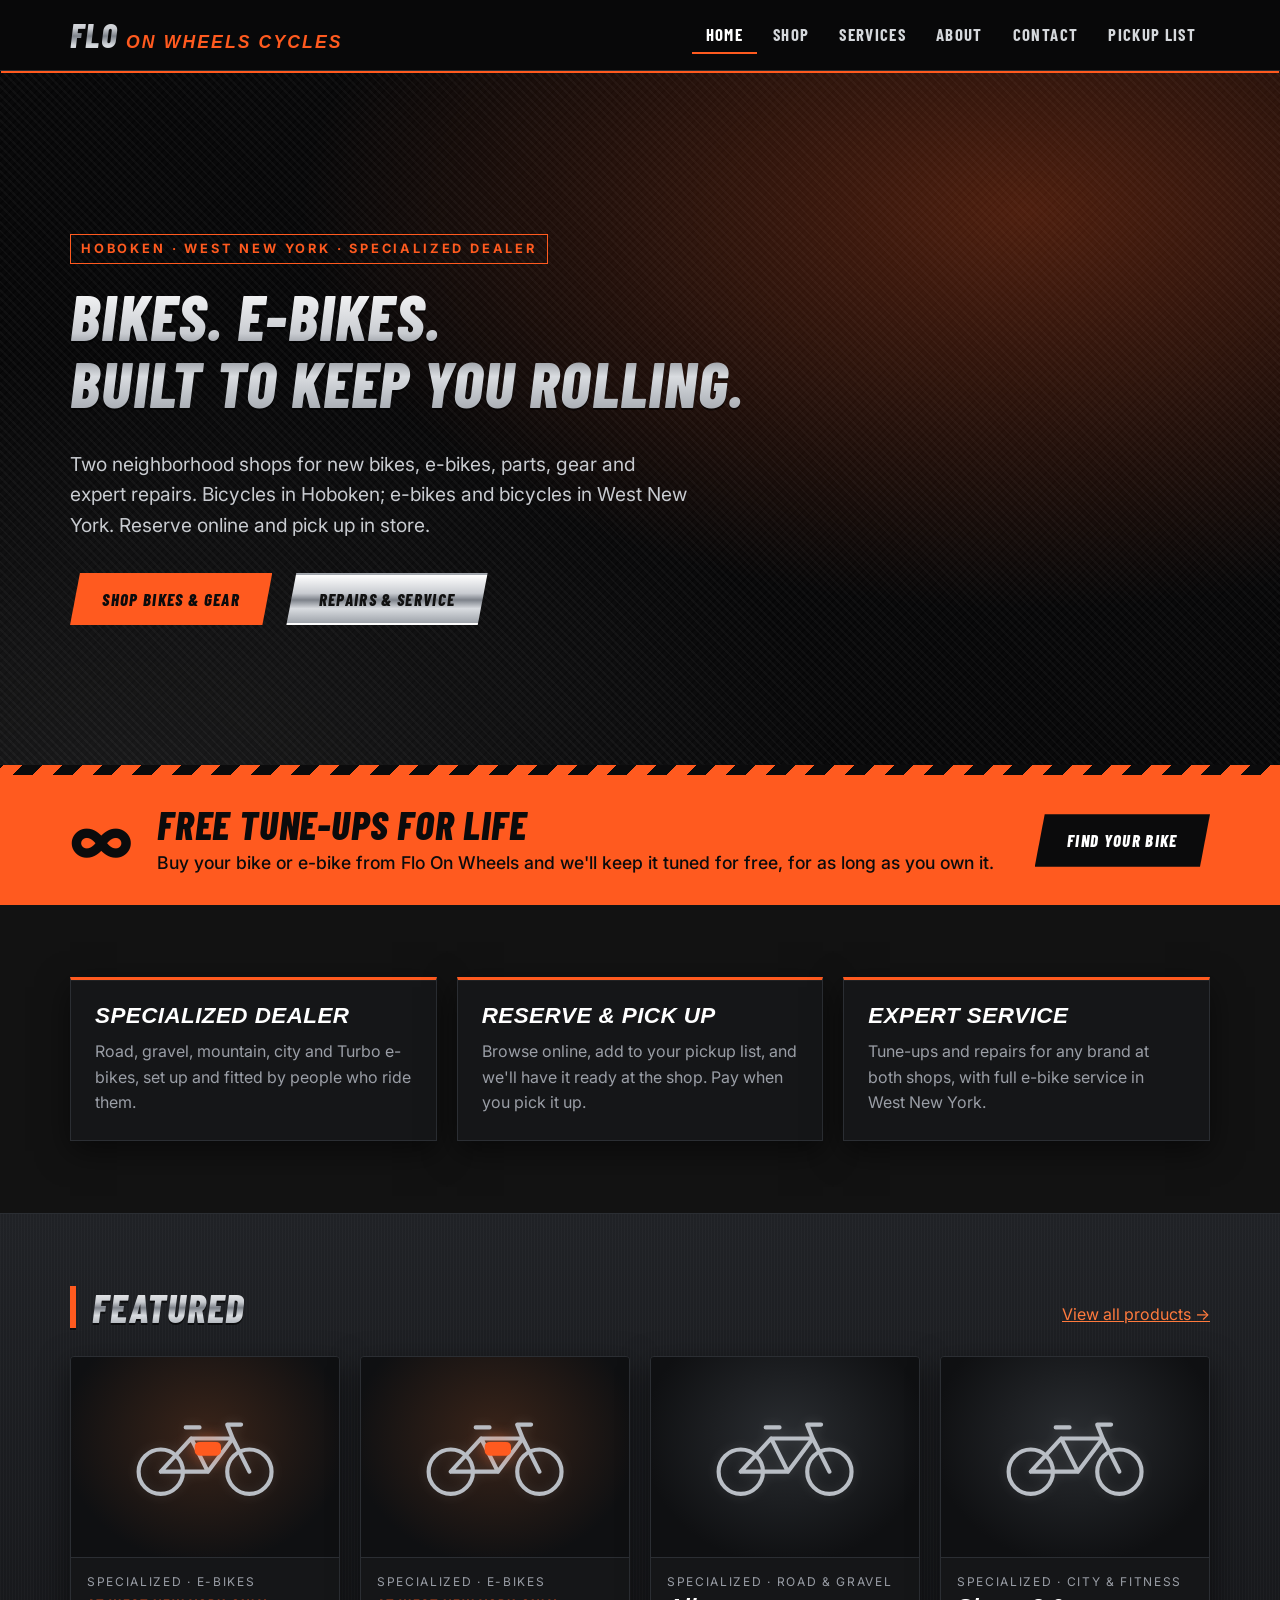
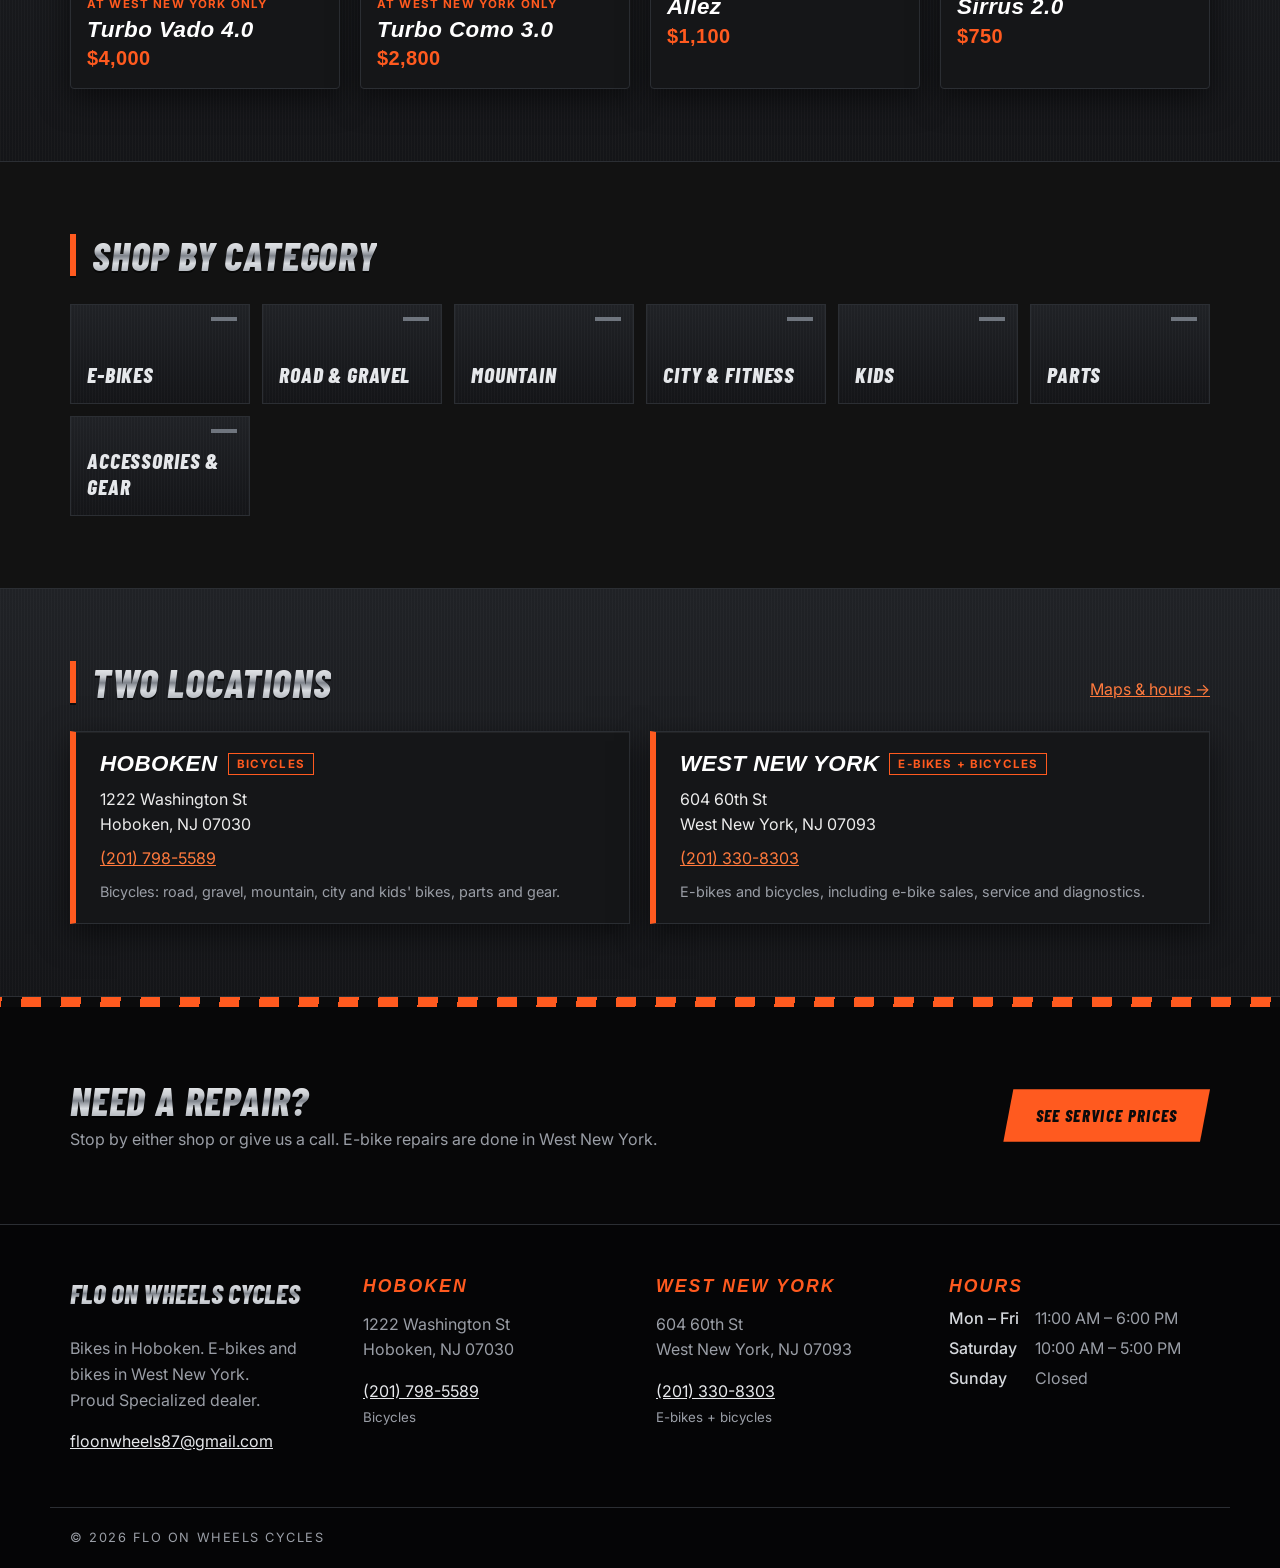
==== commit b322ca36: "Add free lifetime tune-ups promo Co-Authored-By: Claude Opus 5.5 <noreply@anthropic.com>" ====
--- a/index.html
+++ b/index.html
@@ -24,6 +24,17 @@
           <a class="btn btn-primary" href="shop.html">Shop Bikes &amp; Gear</a>
           <a class="btn btn-ghost" href="services.html">Repairs &amp; Service</a>
         </div>
+      </div>
+    </section>
+
+    <section class="promo">
+      <div class="container promo-inner">
+        <div class="promo-mark" aria-hidden="true">∞</div>
+        <div class="promo-text">
+          <h2>Free Tune-Ups for Life</h2>
+          <p>Buy your bike or e-bike from Flo On Wheels and we'll keep it tuned for free, for as long as you own it.</p>
+        </div>
+        <a class="btn btn-ghost" href="shop.html">Find Your Bike</a>
       </div>
     </section>
 
--- a/css/styles.css
+++ b/css/styles.css
@@ -141,7 +141,7 @@
 .hero .eyebrow {
   display: inline-block;
   text-transform: uppercase; letter-spacing: 0.22em; font-size: 0.8rem; font-weight: 700;
-  color: var(--accent); border: 1px solid var(--accent); padding: 4px 10px; margin-bottom: 18px;
+  color: var(--accent); border: 1px solid var(--accent); padding: 4px 10px; margin-bottom: 18px; max-width: none;
 }
 .hero-actions { display: flex; gap: 14px; flex-wrap: wrap; margin-top: 32px; }
 .page-hero {
@@ -340,3 +340,14 @@
 .where strong { color: #fff; }
 .maps { display: grid; grid-template-columns: repeat(auto-fit, minmax(300px, 1fr)); gap: 20px; margin-top: 32px; }
 .maps .map { margin-top: 0; aspect-ratio: 4 / 3; }
+
+/* Lifetime tune-up promo */
+.promo { background: var(--accent); color: #0b0b0c; padding-block: 28px; }
+.promo-inner { display: flex; align-items: center; gap: 24px; flex-wrap: wrap; }
+.promo-mark { font: 800 4rem/1 var(--font-body); color: #0b0b0c; }
+.promo-text { flex: 1 1 320px; }
+.promo-text h2 { margin: 0 0 4px; color: #0b0b0c; }
+.promo-text p { margin: 0; font-size: 1.1rem; font-weight: 500; }
+.promo .btn-ghost { background: #0b0b0c; color: #fff; }
+.promo .btn-ghost:hover { color: var(--accent); filter: none; }
+.perk { margin: 0 0 12px; padding: 10px 14px; border-left: 4px solid var(--accent); background: var(--surface); color: #fff; font-weight: 600; }
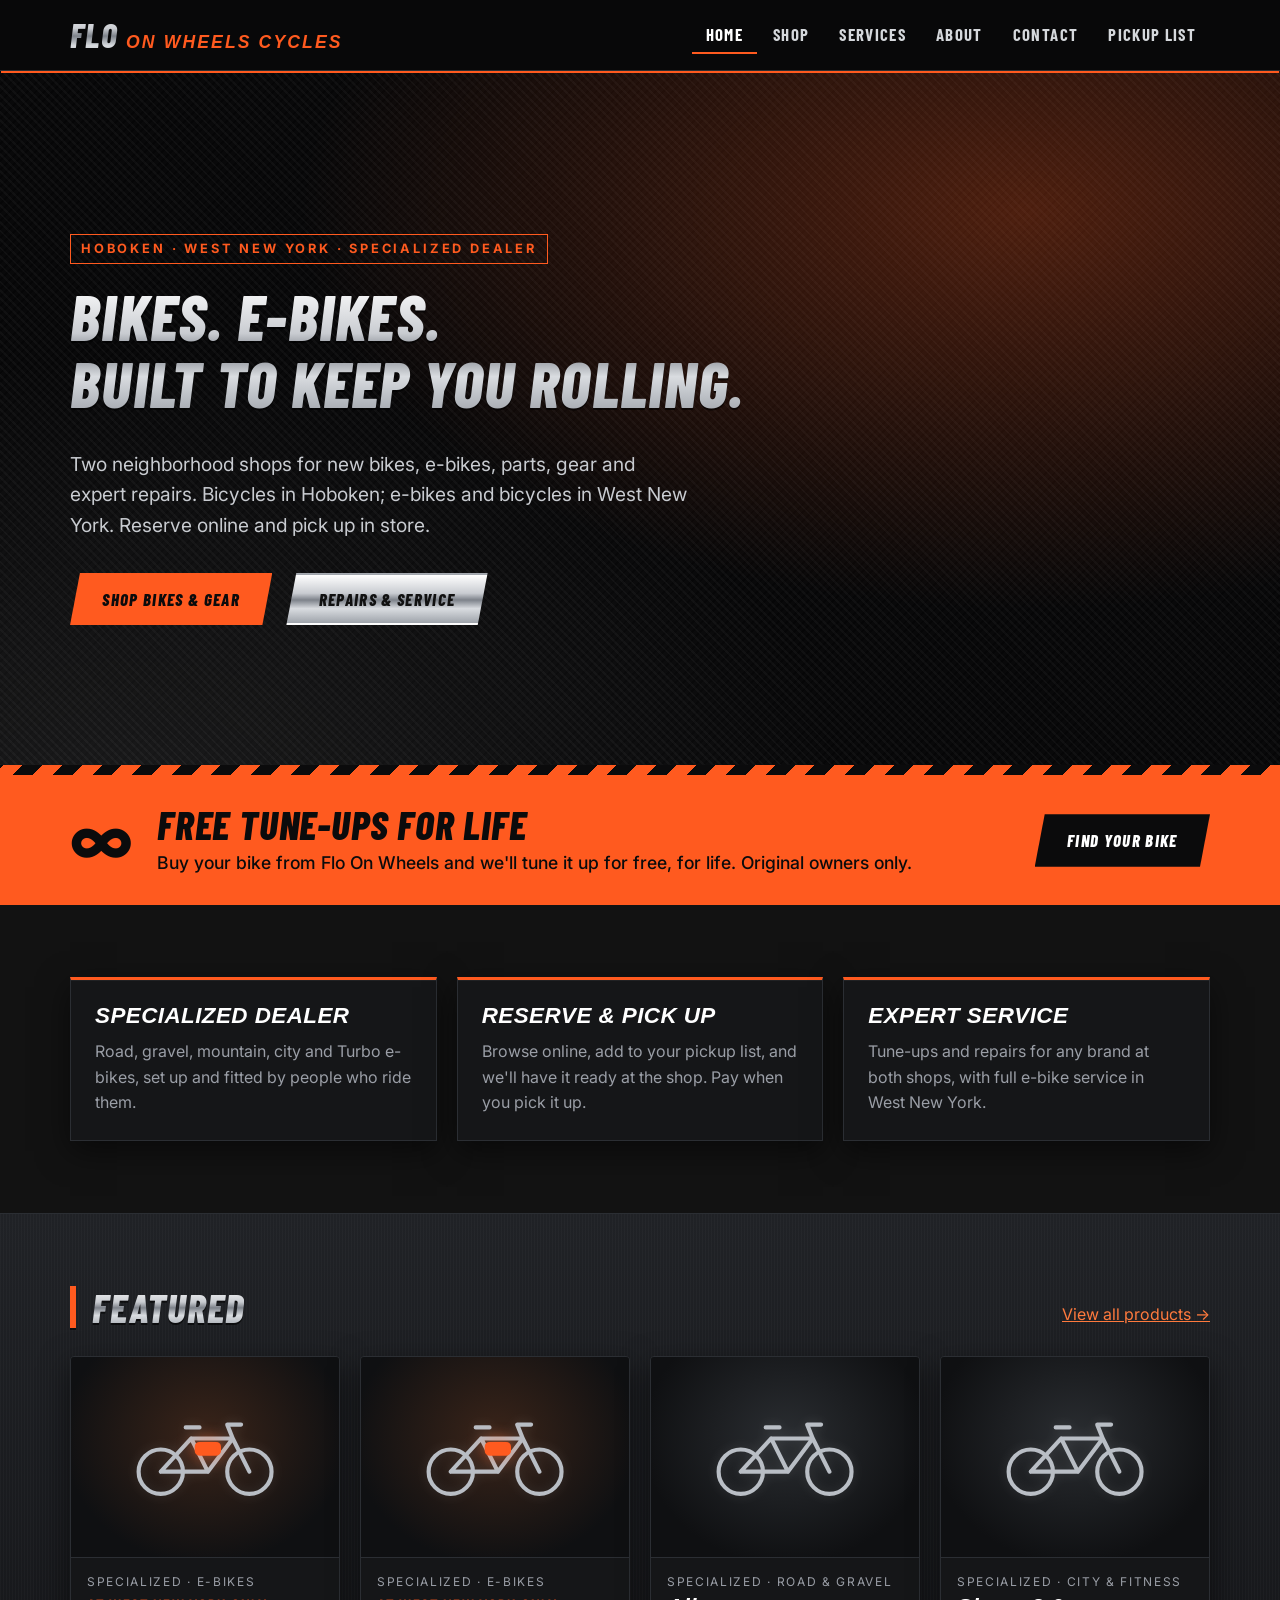
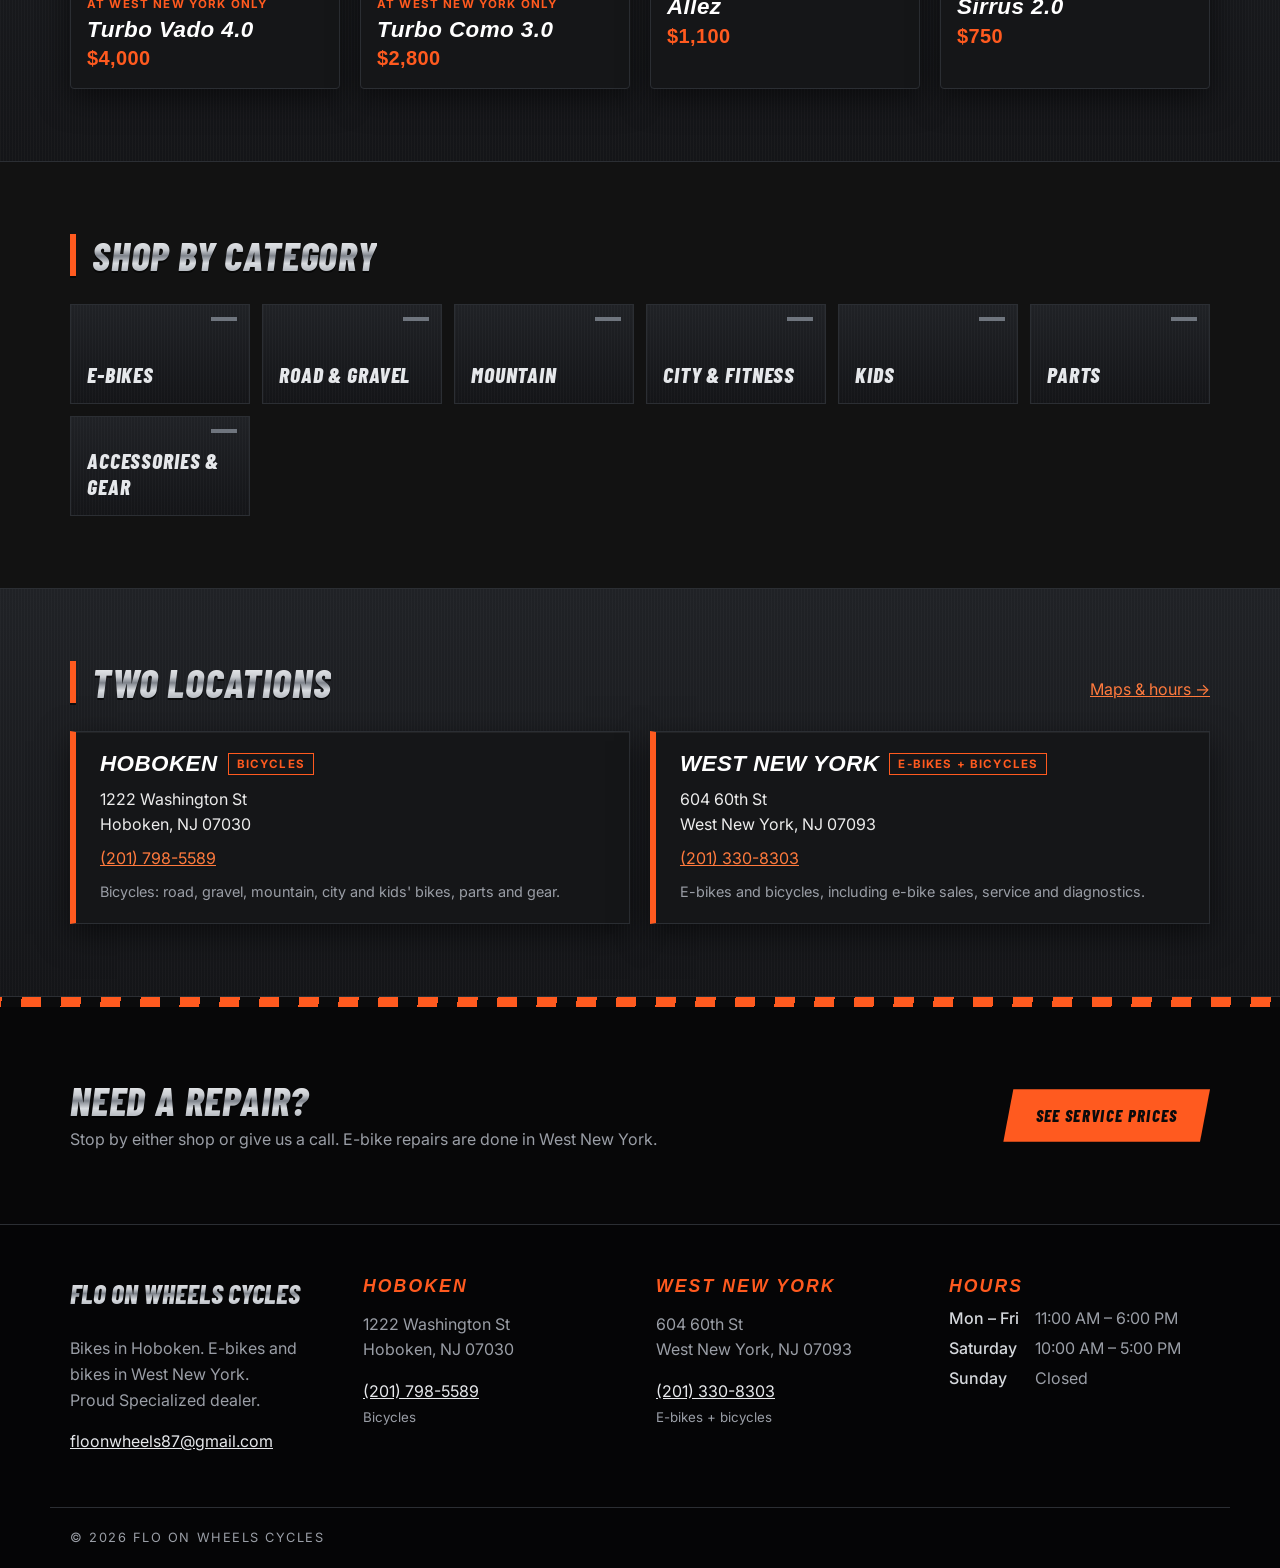
==== commit d0026400: "Clarify lifetime tune-up offer Co-Authored-By: Claude Opus 5.5 <noreply@anthropic.com>" ====
--- a/index.html
+++ b/index.html
@@ -32,7 +32,7 @@
         <div class="promo-mark" aria-hidden="true">∞</div>
         <div class="promo-text">
           <h2>Free Tune-Ups for Life</h2>
-          <p>Buy your bike or e-bike from Flo On Wheels and we'll keep it tuned for free, for as long as you own it.</p>
+          <p>Buy your bike from Flo On Wheels and we'll tune it up for free, for life. Original owners only.</p>
         </div>
         <a class="btn btn-ghost" href="shop.html">Find Your Bike</a>
       </div>
